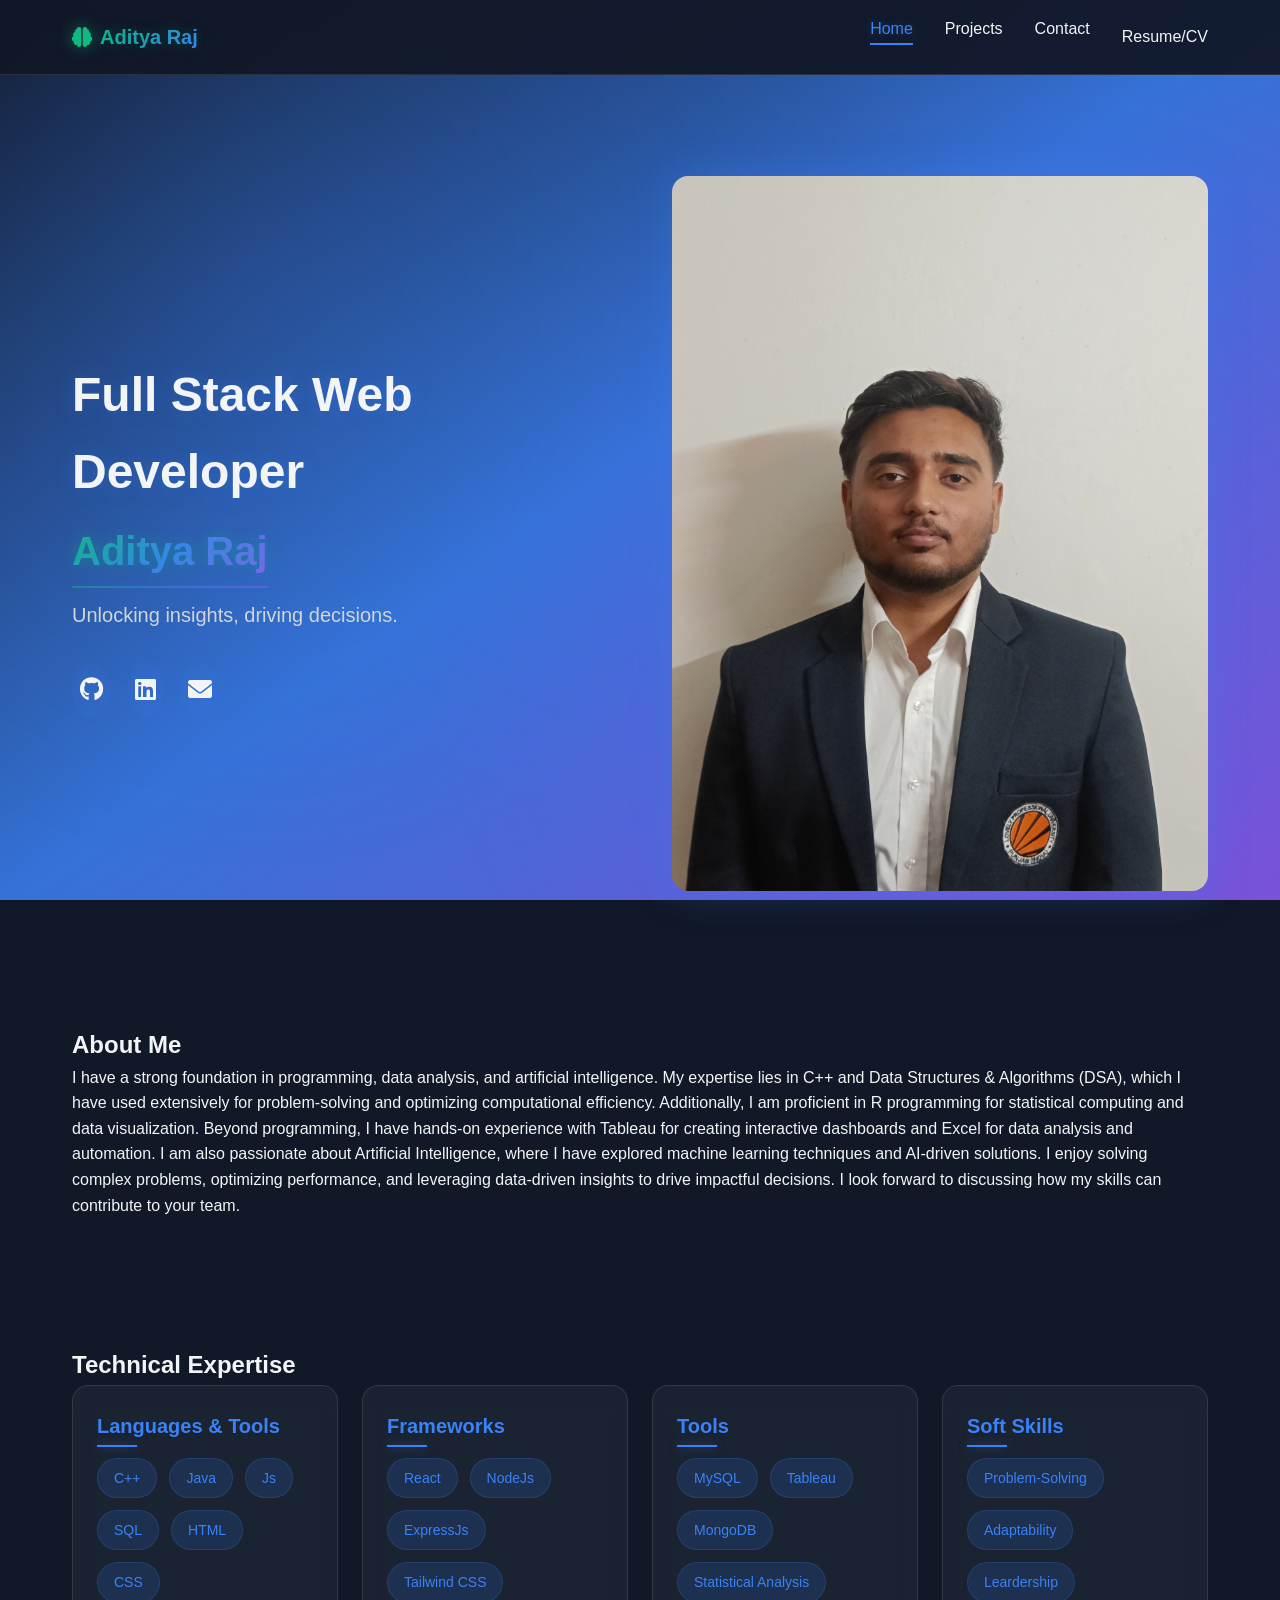
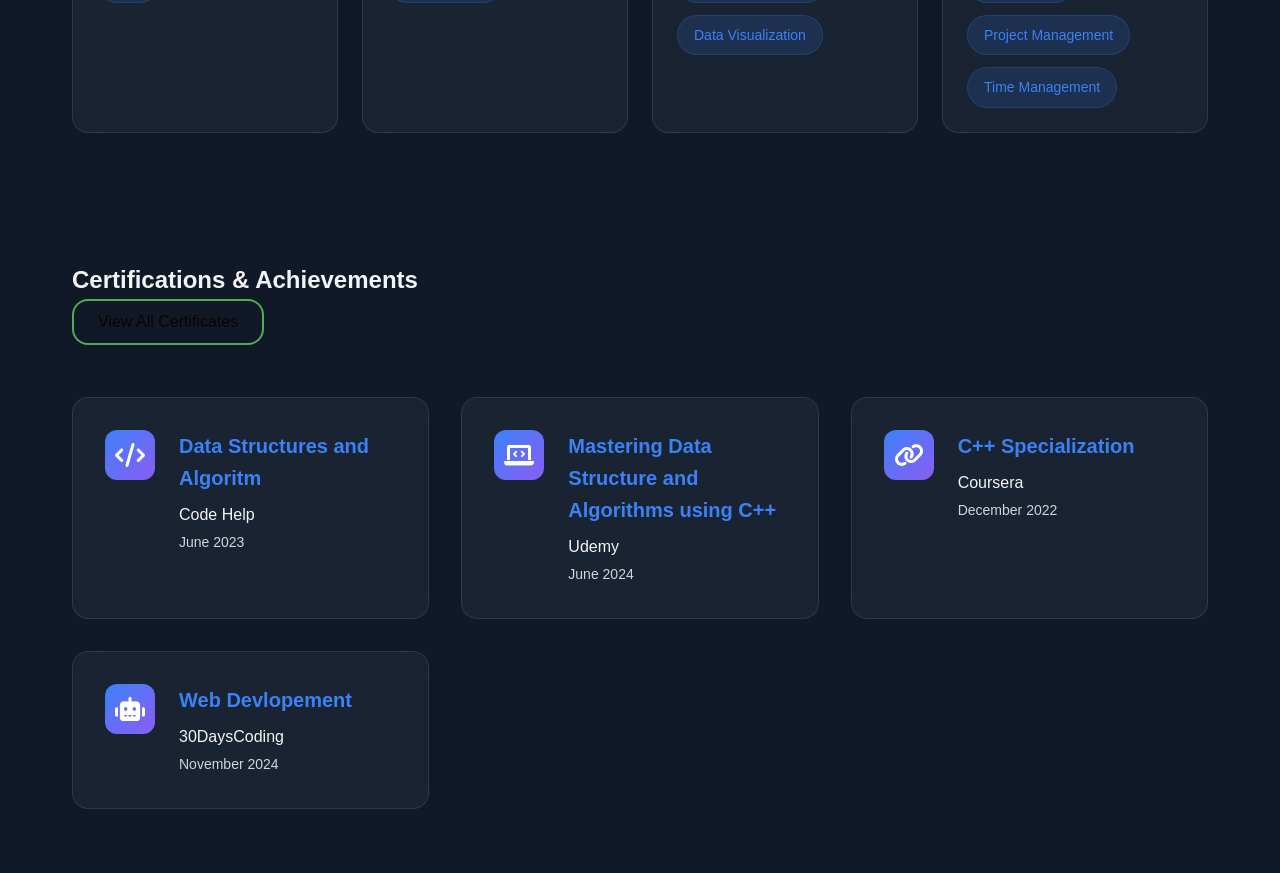
==== index.html @ e83db613 "Add files via upload" ====
<!DOCTYPE html>
<html lang="en">
<head>
    <meta charset="UTF-8">
    <meta name="viewport" content="width=device-width, initial-scale=1.0">
    <title>Aditya Raj - Data science</title>
    <link rel="stylesheet" href="styles.css">
    <link rel="stylesheet" href="https://cdnjs.cloudflare.com/ajax/libs/font-awesome/6.0.0/css/all.min.css">
</head>
<body>
    <nav>
        <div class="nav-content">
            <div class="logo">
                <i class="fas fa-brain"></i>
                <span>Aditya Raj</span>
            </div>
            <ul class="nav-links">
                <li><a href="index.html" class="active">Home</a></li>
                <li><a href="projects.html">Projects</a></li>
                <li><a href="contact.html">Contact</a></li>
        <a href="https://drive.google.com/file/d/10O7_dB9STP4175iQJ7FcA8mFnQW3y-eT/view?usp=sharing" target="_blank" class="resume-link">Resume/CV</a>

            </ul>
            <div class="menu-btn">
                <i class="fas fa-bars"></i>
            </div>
        </div>
    </nav>

    <main>
        <section class="hero">
            <div class="hero-content">
                <div class="hero-text">
                    <h1>Full Stack Web Developer</h1>
                    <h2>Aditya Raj</h2>
                    <p>Unlocking insights, driving decisions.</p>
                    <div class="social-links">
                        <a href="https://github.com/imrazzaditya" target="_blank"><i class="fab fa-github"></i></a>
                        <a href="https://www.linkedin.com/in/aditya-raj-21b293351/" target="_blank"><i class="fab fa-linkedin"></i></a>
                        <a href="mailto:imrazzaditya@gmail.com"><i class="fas fa-envelope"></i></a>
                    </div>
                </div>
                <div class="hero-image">
                    <img src="IMG20250425012452.jpg" alt="AI Visualization">
                </div>
            </div>
        </section>
                <section class="about">
            <h2>About Me</h2>
            <div class="about-content">
                <p>I have a strong foundation in programming, data analysis, and artificial intelligence. My expertise lies in C++ and Data Structures & Algorithms (DSA), which I have used extensively for problem-solving and optimizing computational efficiency. Additionally, I am proficient in R programming for statistical computing and data visualization.

                    Beyond programming, I have hands-on experience with Tableau for creating interactive dashboards and Excel for data analysis and automation. I am also passionate about Artificial Intelligence, where I have explored machine learning techniques and AI-driven solutions.
                    
                    I enjoy solving complex problems, optimizing performance, and leveraging data-driven insights to drive impactful decisions. I look forward to discussing how my skills can contribute to your team.
                    
                    </p>

            </div>
        </section>

        <section class="skills">
            <h2>Technical Expertise</h2>
            <div class="skills-grid">
                <div class="skill-card">
                    <h3>Languages & Tools</h3>
                    <div class="tags">
                        <span>C++</span>
                        <span>Java</span>
                        <span>Js</span>
                        <span>SQL</span>
                        <span>HTML</span>
                        <span>CSS</span>
                    </div>
                </div>
                <div class="skill-card">
                    <h3>Frameworks</h3>
                    <div class="tags">
                        <span>React</span>
                        <span>NodeJs</span>
                        <span>ExpressJs</span>
                        <span>Tailwind CSS</span>
                        
                       
                    </div>
                </div>
                <div class="skill-card">
                    <h3>Tools</h3>
                    <div class="tags">
                        <span>MySQL</span>
                        <span>Tableau</span>
                        <span>MongoDB</span>
                    
                        <span>Statistical Analysis</span>
                        <span>Data Visualization</span>
                        
                    </div>
                </div>
                <div class="skill-card">
                    <h3>Soft Skills</h3>
                    <div class="tags">
                        <span>Problem-Solving</span>
                        <span>Adaptability</span>
                        <span>Leardership</span>
                        <span>Project Management</span>
                        <span>Time Management</span>
                    </div>
                </div>
            </div>
        </section>

        <section class="certifications">
            <h2>Certifications & Achievements</h2>
            <a href="https://drive.google.com/file/d/1NW5KwfvC-l2WzKctHeRAgudMfzfa0ZYA/view?usp=sharing" target="_blank" class="all-certificates-link">View All Certificates</a>
            <div class="cert-grid">
                <div class="cert-card">
                    <div class="cert-icon">
                        <i class="fas fa-code"></i>

                    </div>
                    <div class="cert-content">
                        <h3>Data Structures and Algoritm</h3>
                        <p class="cert-issuer">Code Help</p>
                        <p class="cert-date">June 2023</p>
                    </div>
                </div>

                <div class="cert-card">
                    <div class="cert-icon">
                        <i class="fas fa-laptop-code"></i>
                    </div>
                    <div class="cert-content">
                        <h3>Mastering Data Structure and Algorithms using C++</h3>
                        <p class="cert-issuer">Udemy</p>
                        <p class="cert-date">June 2024</p>

                    </div>
                    
                </div>
                <div class="cert-card">
                    <div class="cert-icon">
                        <i class="fas fa-link"></i>
                    </div>
                    <div class="cert-content">
                        <h3>C++ Specialization</h3>
                        <p class="cert-issuer">Coursera</p>
                        <p class="cert-date">December 2022</p>

                    </div>
                </div>

                <div class="cert-card">
                    <div class="cert-icon">
                        <i class="fas fa-robot"></i>
                    </div>
                    <div class="cert-content">
                        <h3>Web Devlopement</h3>
                        <p class="cert-issuer">30DaysCoding</p>
                        <p class="cert-date">November 2024</p>

                    </div>
                </div>
            </div>
        </section>
    </main>

    <script src="script.js"></script>
</body>
</html>
---- styles.css ----
:root {
    --primary: #3B82F6;
    --primary-dark: #2563EB;
    --text: #F3F4F6;
    --text-dark: #D1D5DB;
    --bg: #111827;
    --bg-dark: #0F172A;
    --card-bg: rgba(31, 41, 55, 0.7);
    --nav-bg: rgba(17, 24, 39, 0.95);
    --accent: #10B981;  /* New accent color for the name */
}

* {
    margin: 0;
    padding: 0;
    box-sizing: border-box;
}

body {
    font-family: -apple-system, BlinkMacSystemFont, 'Segoe UI', Roboto, Oxygen, Ubuntu, Cantarell, sans-serif;
    color: var(--text);
    background-color: var(--bg);
    background-image: 
        linear-gradient(to bottom right, 
            rgba(17, 24, 39, 0.85), 
            rgba(59, 130, 246, 0.85),
            rgba(139, 92, 246, 0.85)),
        url('https://images.unsplash.com/photo-1620712943543-bcc4688e7485?ixlib=rb-4.0.3&ixid=M3wxMjA3fDB8MHxwaG90by1wYWdlfHx8fGVufDB8fHx8fA%3D%3D&auto=format&fit=crop&w=2940&q=80');
    background-size: cover;
    background-position: center;
    background-attachment: fixed;
    line-height: 1.6;
    position: relative;
}

body::before {
    content: '';
    position: fixed;
    top: 0;
    left: 0;
    width: 100%;
    height: 100%;
    background: 
        radial-gradient(circle at 20% 30%, rgba(59, 130, 246, 0.15) 0%, transparent 50%),
        radial-gradient(circle at 80% 70%, rgba(139, 92, 246, 0.15) 0%, transparent 50%);
    pointer-events: none;
    z-index: 1;
}

body::after {
    content: '';
    position: fixed;
    top: 0;
    left: 0;
    width: 100%;
    height: 100%;
    background: url('https://images.unsplash.com/photo-1676277791608-ac54525aa94d?ixlib=rb-4.0.3') center/cover no-repeat;
    opacity: 0.1;
    mix-blend-mode: overlay;
    pointer-events: none;
    z-index: 0;
}

/* Navigation */
nav {
    position: fixed;
    top: 0;
    width: 100%;
    background: var(--nav-bg);
    backdrop-filter: blur(12px);
    z-index: 1000;
    border-bottom: 1px solid rgba(255, 255, 255, 0.1);
}

.nav-content {
    max-width: 1200px;
    margin: 0 auto;
    padding: 1rem 2rem;
    display: flex;
    justify-content: space-between;
    align-items: center;
}

.logo {
    display: flex;
    align-items: center;
    gap: 0.5rem;
    font-size: 1.25rem;
    font-weight: bold;
    position: relative;
    z-index: 2;
}

.logo i {
    color: var(--accent);
    text-shadow: 0 0 15px rgba(16, 185, 129, 0.5);
}

.logo span {
    background: linear-gradient(135deg, #10B981, #3B82F6);
    -webkit-background-clip: text;
    background-clip: text;
    color: transparent;
    text-shadow: 0 0 15px rgba(16, 185, 129, 0.3);
}

.nav-links {
    display: flex;
    gap: 2rem;
    list-style: none;
}

.nav-links a {
    color: var(--text);
    text-decoration: none;
    transition: all 0.3s;
    position: relative;
    padding: 0.5rem 0;
}

.nav-links a::after {
    content: '';
    position: absolute;
    bottom: 0;
    left: 0;
    width: 0;
    height: 2px;
    background: var(--primary);
    transition: width 0.3s;
}

.nav-links a:hover::after,
.nav-links a.active::after {
    width: 100%;
}

.nav-links a:hover,
.nav-links a.active {
    color: var(--primary);
    text-shadow: 0 0 10px rgba(59, 130, 246, 0.3);
}

.menu-btn {
    display: none;
    font-size: 1.5rem;
    cursor: pointer;
}

/* Main Content */
main {
    padding-top: 5rem;
    min-height: 100vh;
    position: relative;
    z-index: 2;
}

section {
    max-width: 1200px;
    margin: 0 auto;
    padding: 4rem 2rem;
}

/* Hero Section */
.hero {
    padding-top: 6rem;
}

.hero-content {
    display: grid;
    grid-template-columns: 1fr 1fr;
    gap: 4rem;
    align-items: center;
}

.hero-text h1 {
    font-size: 3rem;
    margin-bottom: 0.5rem;
    text-shadow: 0 0 20px rgba(59, 130, 246, 0.3);
}

.hero-text h2 {
    font-size: 2.5rem;
    background: linear-gradient(135deg, #10B981, #3B82F6, #8B5CF6);
    -webkit-background-clip: text;
    background-clip: text;
    color: transparent;
    margin-bottom: 1rem;
    text-shadow: 0 0 15px rgba(16, 185, 129, 0.4);
    position: relative;
    display: inline-block;
}

.hero-text h2::after {
    content: '';
    position: absolute;
    bottom: -5px;
    left: 0;
    width: 100%;
    height: 2px;
    background: linear-gradient(to right, #10B981, #3B82F6, #8B5CF6);
    opacity: 0.5;
    border-radius: 2px;
}

.hero-text p {
    font-size: 1.25rem;
    color: var(--text-dark);
    margin-bottom: 2rem;
}

.social-links {
    display: flex;
    gap: 1rem;
}

.social-links a {
    color: var(--text);
    font-size: 1.5rem;
    transition: all 0.3s;
    padding: 0.5rem;
    border-radius: 50%;
    background: rgba(59, 130, 246, 0.1);
}

.social-links a:hover {
    color: var(--primary);
    transform: translateY(-3px);
    background: rgba(59, 130, 246, 0.2);
    box-shadow: 0 0 20px rgba(59, 130, 246, 0.3);
}

.hero-image img {
    width: 100%;
    border-radius: 1rem;
    box-shadow: 0 0 40px rgba(59, 130, 246, 0.3);
    transition: transform 0.3s;
}

.hero-image img:hover {
    transform: scale(1.02);
}

/* Skills Section */
.skills-grid {
    display: grid;
    grid-template-columns: repeat(auto-fit, minmax(250px, 1fr));
    gap: 1.5rem;
}

.skill-card {
    background: rgba(31, 41, 55, 0.7);
    backdrop-filter: blur(12px);
    padding: 1.5rem;
    border-radius: 1rem;
    border: 1px solid rgba(255, 255, 255, 0.1);
    transition: all 0.3s ease;
}

.skill-card:hover {
    transform: translateY(-5px);
    box-shadow: 0 0 30px rgba(59, 130, 246, 0.2);
    border-color: rgba(59, 130, 246, 0.3);
}

.skill-card h3 {
    color: var(--primary);
    font-size: 1.25rem;
    margin-bottom: 1rem;
    position: relative;
    display: inline-block;
}

.skill-card h3::after {
    content: '';
    position: absolute;
    bottom: -5px;
    left: 0;
    width: 40px;
    height: 2px;
    background: var(--primary);
    box-shadow: 0 0 10px rgba(59, 130, 246, 0.5);
}

.tags {
    display: flex;
    flex-wrap: wrap;
    gap: 0.75rem;
}

.tags span {
    background: rgba(59, 130, 246, 0.15);
    color: var(--primary);
    padding: 0.5rem 1rem;
    border-radius: 9999px;
    font-size: 0.875rem;
    transition: all 0.3s;
    border: 1px solid rgba(59, 130, 246, 0.2);
}

.tags span:hover {
    background: rgba(59, 130, 246, 0.25);
    transform: translateY(-2px);
    box-shadow: 0 0 15px rgba(59, 130, 246, 0.2);
    border-color: rgba(59, 130, 246, 0.4);
}

/* Certifications Section */
.certifications {
    padding: 4rem 2rem;
}

.cert-grid {
    display: grid;
    grid-template-columns: repeat(auto-fit, minmax(280px, 1fr));
    gap: 2rem;
    margin-top: 2rem;
}

.cert-card {
    background: rgba(31, 41, 55, 0.7);
    backdrop-filter: blur(12px);
    border-radius: 1rem;
    padding: 2rem;
    border: 1px solid rgba(255, 255, 255, 0.1);
    display: flex;
    align-items: flex-start;
    gap: 1.5rem;
    transition: all 0.3s ease;
    position: relative;
    overflow: hidden;
}

.cert-card::before {
    content: '';
    position: absolute;
    top: 0;
    left: 0;
    width: 100%;
    height: 100%;
    background: linear-gradient(
        45deg,
        transparent,
        rgba(59, 130, 246, 0.1),
        transparent
    );
    transform: translateX(-100%);
    transition: transform 0.6s ease;
}

.cert-card:hover::before {
    transform: translateX(100%);
}

.cert-card:hover {
    transform: translateY(-5px);
    box-shadow: 0 0 30px rgba(59, 130, 246, 0.2);
    border-color: rgba(59, 130, 246, 0.3);
}

.cert-icon {
    background: linear-gradient(135deg, #3B82F6, #8B5CF6);
    width: 50px;
    height: 50px;
    border-radius: 12px;
    display: flex;
    align-items: center;
    justify-content: center;
    flex-shrink: 0;
}

.cert-icon i {
    font-size: 1.5rem;
    color: white;
}

.cert-content {
    flex-grow: 1;
}

.cert-content h3 {
    font-size: 1.25rem;
    color: var(--primary);
    margin-bottom: 0.5rem;
    font-weight: 600;
}

.cert-issuer {
    color: var(--text);
    font-size: 1rem;
    margin-bottom: 0.25rem;
}

.cert-date {
    color: var(--text-dark);
    font-size: 0.875rem;
}

/* Projects Section */
.projects-grid {
    display: grid;
    gap: 2rem;
    margin-top: 2rem;
}

.project-card {
    background: rgba(31, 41, 55, 0.7);
    backdrop-filter: blur(12px);
    border-radius: 1rem;
    overflow: hidden;
    border: 1px solid rgba(255, 255, 255, 0.1);
    display: grid;
    grid-template-columns: 1fr 1fr;
    transition: transform 0.3s, box-shadow 0.3s;
}

.project-card:hover {
    transform: translateY(-5px);
    box-shadow: 0 0 40px rgba(59, 130, 246, 0.2);
}

.project-image img {
    width: 100%;
    height: 100%;
    object-fit: cover;
    transition: transform 0.3s;
}

.project-card:hover .project-image img {
    transform: scale(1.05);
}

.project-content {
    padding: 2rem;
}

.project-content h3 {
    font-size: 1.5rem;
    margin-bottom: 1rem;
    color: var(--primary);
    text-shadow: 0 0 10px rgba(59, 130, 246, 0.3);
}

.project-content p {
    color: var(--text-dark);
    margin-bottom: 1.5rem;
}

.achievements {
    list-style-position: inside;
    margin-bottom: 1.5rem;
    color: var(--text-dark);
}

/* Contact Section */
.contact-grid {
    display: grid;
    grid-template-columns: 1fr 1fr;
    gap: 4rem;
}

.contact-info {
    background: rgba(31, 41, 55, 0.7);
    backdrop-filter: blur(12px);
    padding: 2rem;
    border-radius: 1rem;
    border: 1px solid rgba(255, 255, 255, 0.1);
}

.contact-info h2 {
    color: var(--primary);
    text-shadow: 0 0 10px rgba(59, 130, 246, 0.3);
    margin-bottom: 1rem;
}

.contact-info p {
    color: var(--text-dark);
    margin-bottom: 2rem;
}

.contact-items {
    display: grid;
    gap: 1.5rem;
}

.contact-item {
    display: flex;
    gap: 1rem;
    align-items: flex-start;
    transition: transform 0.3s;
}

.contact-item:hover {
    transform: translateX(5px);
}

.contact-item i {
    color: var(--primary);
    font-size: 1.25rem;
    margin-top: 0.25rem;
    text-shadow: 0 0 10px rgba(59, 130, 246, 0.3);
}

.contact-item h3 {
    font-size: 1rem;
    margin-bottom: 0.25rem;
    color: var(--primary);
}

.contact-item a,
.contact-item p {
    color: var(--text-dark);
    text-decoration: none;
    transition: color 0.3s;
}

.contact-item a:hover {
    color: var(--primary);
}

/* Contact Form Enhancement */
.contact-form {
    background: rgba(31, 41, 55, 0.7);
    backdrop-filter: blur(12px);
    padding: 2.5rem;
    border-radius: 1rem;
    border: 1px solid rgba(255, 255, 255, 0.1);
    position: relative;
    overflow: hidden;
}

.contact-form::before {
    content: '';
    position: absolute;
    top: 0;
    left: 0;
    right: 0;
    height: 2px;
    background: linear-gradient(90deg, 
        rgba(59, 130, 246, 0), 
        rgba(59, 130, 246, 0.8), 
        rgba(139, 92, 246, 0.8), 
        rgba(59, 130, 246, 0)
    );
    animation: shimmer 3s infinite linear;
}

@keyframes shimmer {
    0% { transform: translateX(-100%); }
    100% { transform: translateX(100%); }
}

.contact-form h2 {
    font-size: 1.75rem;
    color: var(--primary);
    margin-bottom: 1.5rem;
    text-shadow: 0 0 15px rgba(59, 130, 246, 0.3);
    position: relative;
    display: inline-block;
}

.contact-form h2::after {
    content: '';
    position: absolute;
    bottom: -5px;
    left: 0;
    width: 40px;
    height: 2px;
    background: var(--primary);
    box-shadow: 0 0 10px rgba(59, 130, 246, 0.5);
}

.form-group {
    margin-bottom: 1.5rem;
    position: relative;
}

.form-group label {
    display: block;
    margin-bottom: 0.5rem;
    font-size: 0.875rem;
    color: var(--primary);
    font-weight: 500;
    text-shadow: 0 0 10px rgba(59, 130, 246, 0.3);
    transition: all 0.3s;
}

.form-group input,
.form-group textarea {
    width: 100%;
    padding: 0.875rem 1.25rem;
    background: rgba(55, 65, 81, 0.5);
    border: 1px solid rgba(59, 130, 246, 0.2);
    border-radius: 0.75rem;
    color: var(--text);
    font-size: 1rem;
    transition: all 0.3s;
    backdrop-filter: blur(4px);
}

.form-group input:hover,
.form-group textarea:hover {
    border-color: rgba(59, 130, 246, 0.4);
    box-shadow: 0 0 15px rgba(59, 130, 246, 0.1);
}

.form-group input:focus,
.form-group textarea:focus {
    outline: none;
    border-color: var(--primary);
    box-shadow: 0 0 20px rgba(59, 130, 246, 0.2);
    background: rgba(55, 65, 81, 0.7);
}

.form-group textarea {
    min-height: 120px;
    resize: vertical;
}

.contact-form button {
    width: 100%;
    padding: 1rem 1.5rem;
    background: linear-gradient(135deg, #3B82F6, #8B5CF6);
    color: white;
    border: none;
    border-radius: 0.75rem;
    font-size: 1rem;
    font-weight: 600;
    cursor: pointer;
    transition: all 0.3s;
    position: relative;
    overflow: hidden;
}

.contact-form button::before {
    content: '';
    position: absolute;
    top: 0;
    left: -100%;
    width: 100%;
    height: 100%;
    background: linear-gradient(
        90deg,
        transparent,
        rgba(255, 255, 255, 0.2),
        transparent
    );
    transition: 0.5s;
}

.contact-form button:hover {
    transform: translateY(-2px);
    box-shadow: 0 0 25px rgba(59, 130, 246, 0.4);
}

.contact-form button:hover::before {
    left: 100%;
}

.contact-form button:active {
    transform: translateY(0);
}

/* Responsive Design */
@media (max-width: 768px) {
    .hero-content,
    .project-card,
    .contact-grid {
        grid-template-columns: 1fr;
    }

    .nav-links {
        display: none;
    }

    .menu-btn {
        display: block;
    }

    .nav-links.active {
        display: flex;
        flex-direction: column;
        position: absolute;
        top: 100%;
        left: 0;
        right: 0;
        background: var(--nav-bg);
        padding: 1rem;
        gap: 1rem;
    }
}

/* Animations */
@keyframes fadeIn {
    from { opacity: 0; transform: translateY(20px); }
    to { opacity: 1; transform: translateY(0); }
}

.hero-text,
.hero-image,
.skill-card,
.project-card,
.contact-info,
.contact-form {
    animation: fadeIn 0.8s ease-out forwards;
}

/* Gradient Animation */
@keyframes gradientAnimation {
    0% {
        background-position: 0% 50%;
    }
    50% {
        background-position: 100% 50%;
    }
    100% {
        background-position: 0% 50%;
    }
}
.resume-link {
    background-color: transparent;  /* Transparent background */
    color: #fff;  /* Same text color as the other links */
    font-size: 1rem;  /* Match the font size */
    font-weight: normal;  /* Match the text weight */
    text-decoration: none;  /* Remove underline */
    border: none;  /* Remove border */
    padding: 0;  /* Remove padding for consistency */
    transition: color 0.3s ease;  /* Smooth color transition on hover */
}

.resume-link:hover {
    color: #4CAF50;  /* Green color on hover, similar to underline effect */
}

.all-certificates-link {
    background-color: transparent;  /* Transparent background */
    color: #0c0303;  /* Dark text for contrast */
    padding: 0.5rem 1.5rem;  /* Matching padding of the resume button */
    border-radius: 1rem;
    font-size: 1rem;  /* Similar font size */
    font-weight: normal;  /* Normal text weight */
    border: 2px solid #4CAF50;  /* Green border to highlight the button */
    text-align: center;
    display: inline-block;
    transition: background-color 0.3s ease, color 0.3s ease;
    text-decoration: none;  /* Remove underline */
    margin-bottom: 20px;  /* Add spacing below */
}

.all-certificates-link:hover {
    background-color: #4CAF50;  /* Green background on hover */
    color: #fff;  /* White text on hover */
}
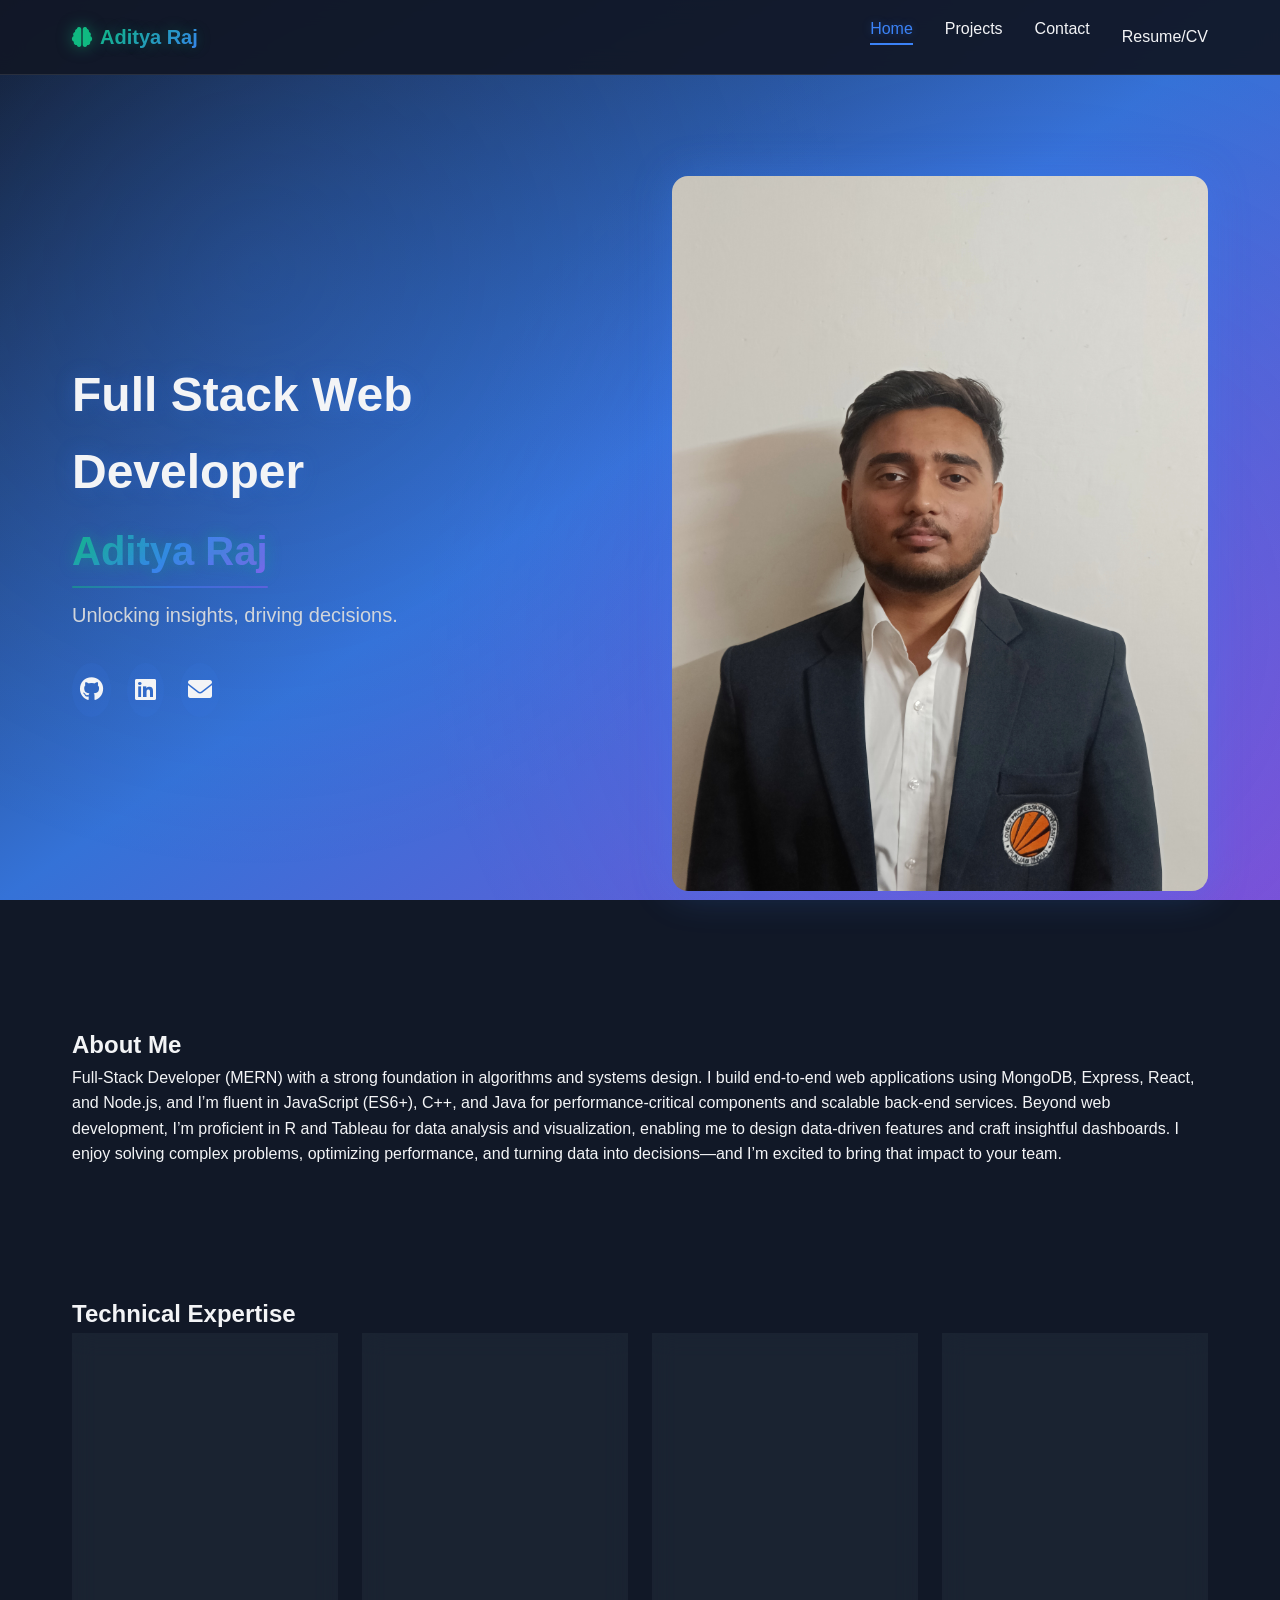
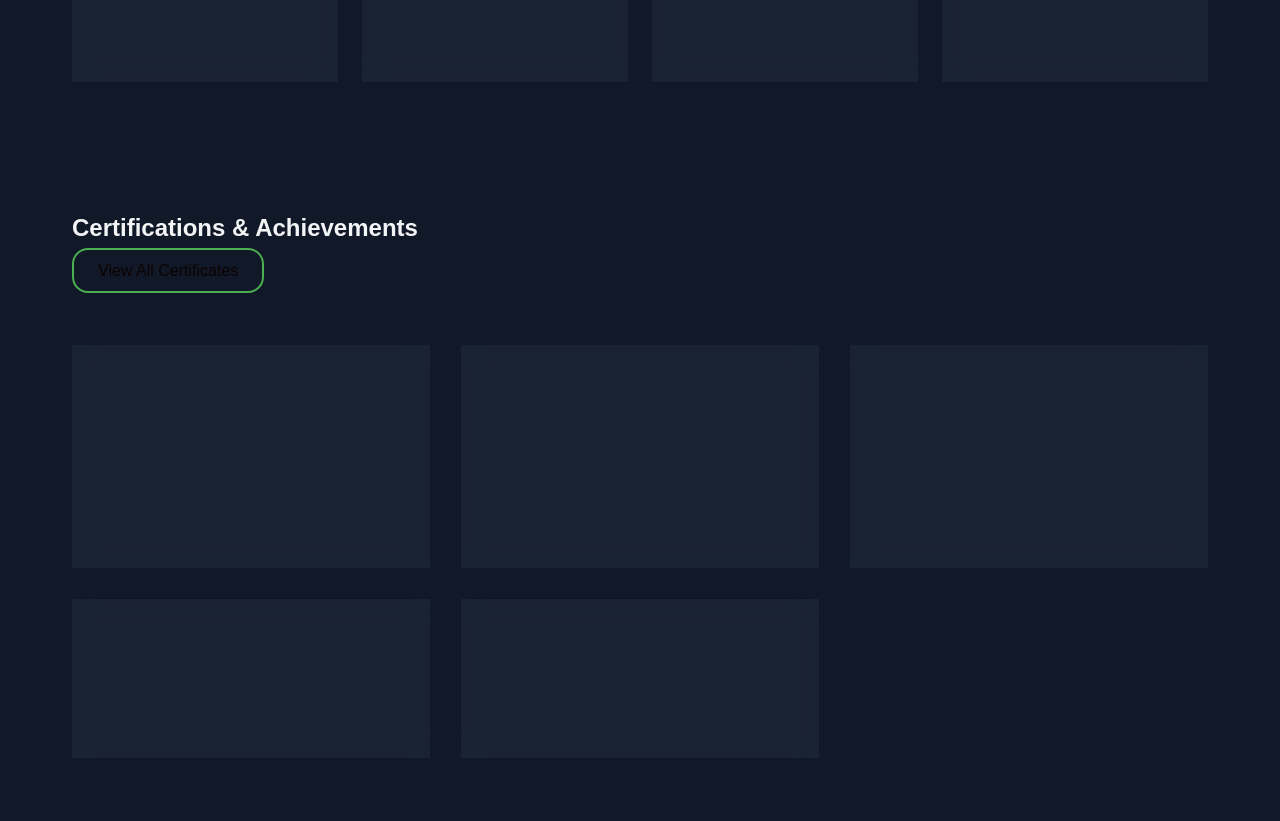
==== commit 67ce32a3: "ThePortfolio" ====
--- a/index.html
+++ b/index.html
@@ -18,7 +18,7 @@
                 <li><a href="index.html" class="active">Home</a></li>
                 <li><a href="projects.html">Projects</a></li>
                 <li><a href="contact.html">Contact</a></li>
-        <a href="https://drive.google.com/file/d/10O7_dB9STP4175iQJ7FcA8mFnQW3y-eT/view?usp=sharing" target="_blank" class="resume-link">Resume/CV</a>
+        <a href="https://drive.google.com/file/d/1z8NXiPOzdS3sqsSPrvLT3iZhAMOAL7qv/view?usp=sharing" target="_blank" class="resume-link">Resume/CV</a>
 
             </ul>
             <div class="menu-btn">
@@ -36,7 +36,7 @@
                     <p>Unlocking insights, driving decisions.</p>
                     <div class="social-links">
                         <a href="https://github.com/imrazzaditya" target="_blank"><i class="fab fa-github"></i></a>
-                        <a href="https://www.linkedin.com/in/aditya-raj-21b293351/" target="_blank"><i class="fab fa-linkedin"></i></a>
+                        <a href="https://www.linkedin.com/in/aditya-raj-aa0b45246/" target="_blank"><i class="fab fa-linkedin"></i></a>
                         <a href="mailto:imrazzaditya@gmail.com"><i class="fas fa-envelope"></i></a>
                     </div>
                 </div>
@@ -48,12 +48,8 @@
                 <section class="about">
             <h2>About Me</h2>
             <div class="about-content">
-                <p>I have a strong foundation in programming, data analysis, and artificial intelligence. My expertise lies in C++ and Data Structures & Algorithms (DSA), which I have used extensively for problem-solving and optimizing computational efficiency. Additionally, I am proficient in R programming for statistical computing and data visualization.
-
-                    Beyond programming, I have hands-on experience with Tableau for creating interactive dashboards and Excel for data analysis and automation. I am also passionate about Artificial Intelligence, where I have explored machine learning techniques and AI-driven solutions.
-                    
-                    I enjoy solving complex problems, optimizing performance, and leveraging data-driven insights to drive impactful decisions. I look forward to discussing how my skills can contribute to your team.
-                    
+                <p>
+                   Full-Stack Developer (MERN) with a strong foundation in algorithms and systems design. I build end-to-end web applications using MongoDB, Express, React, and Node.js, and I’m fluent in JavaScript (ES6+), C++, and Java for performance-critical components and scalable back-end services. Beyond web development, I’m proficient in R and Tableau for data analysis and visualization, enabling me to design data-driven features and craft insightful dashboards. I enjoy solving complex problems, optimizing performance, and turning data into decisions—and I’m excited to bring that impact to your team. 
                     </p>
 
             </div>
@@ -67,10 +63,11 @@
                     <div class="tags">
                         <span>C++</span>
                         <span>Java</span>
-                        <span>Js</span>
+                        <span>JavaScript</span>
                         <span>SQL</span>
                         <span>HTML</span>
                         <span>CSS</span>
+                        <span>R</span>
                     </div>
                 </div>
                 <div class="skill-card">
@@ -85,14 +82,14 @@
                     </div>
                 </div>
                 <div class="skill-card">
-                    <h3>Tools</h3>
+                    <h3>Tools and Databases</h3>
                     <div class="tags">
                         <span>MySQL</span>
                         <span>Tableau</span>
                         <span>MongoDB</span>
                     
-                        <span>Statistical Analysis</span>
-                        <span>Data Visualization</span>
+                        <span>VS code</span>
+                        <span>Tableau</span>
                         
                     </div>
                 </div>
@@ -127,6 +124,18 @@
 
                 <div class="cert-card">
                     <div class="cert-icon">
+                        <i class="fas fa-link"></i>
+                    </div>
+                    <div class="cert-content">
+                        <h3>Introduction to MongoDB</h3>
+                        <p class="cert-issuer">MongoDB University</p>
+                        <p class="cert-date">July 2025</p>
+
+                    </div>
+                </div>
+
+                <div class="cert-card">
+                    <div class="cert-icon">
                         <i class="fas fa-laptop-code"></i>
                     </div>
                     <div class="cert-content">
@@ -137,26 +146,27 @@
                     </div>
                     
                 </div>
-                <div class="cert-card">
-                    <div class="cert-icon">
-                        <i class="fas fa-link"></i>
-                    </div>
-                    <div class="cert-content">
-                        <h3>C++ Specialization</h3>
-                        <p class="cert-issuer">Coursera</p>
-                        <p class="cert-date">December 2022</p>
-
-                    </div>
-                </div>
+                
 
                 <div class="cert-card">
                     <div class="cert-icon">
                         <i class="fas fa-robot"></i>
                     </div>
                     <div class="cert-content">
-                        <h3>Web Devlopement</h3>
-                        <p class="cert-issuer">30DaysCoding</p>
+                        <h3>NPTEL</h3>
+                        <p class="cert-issuer">Cloud Computing</p>
                         <p class="cert-date">November 2024</p>
+
+                    </div>
+                </div>
+                <div class="cert-card">
+                    <div class="cert-icon">
+                        <i class="fas fa-robot"></i>
+                    </div>
+                    <div class="cert-content">
+                        <h3>Generative AI</h3>
+                        <p class="cert-issuer">Coursera</p>
+                        <p class="cert-date">January 2024</p>
 
                     </div>
                 </div>
@@ -166,4 +176,4 @@
 
     <script src="script.js"></script>
 </body>
-</html>+</html>
